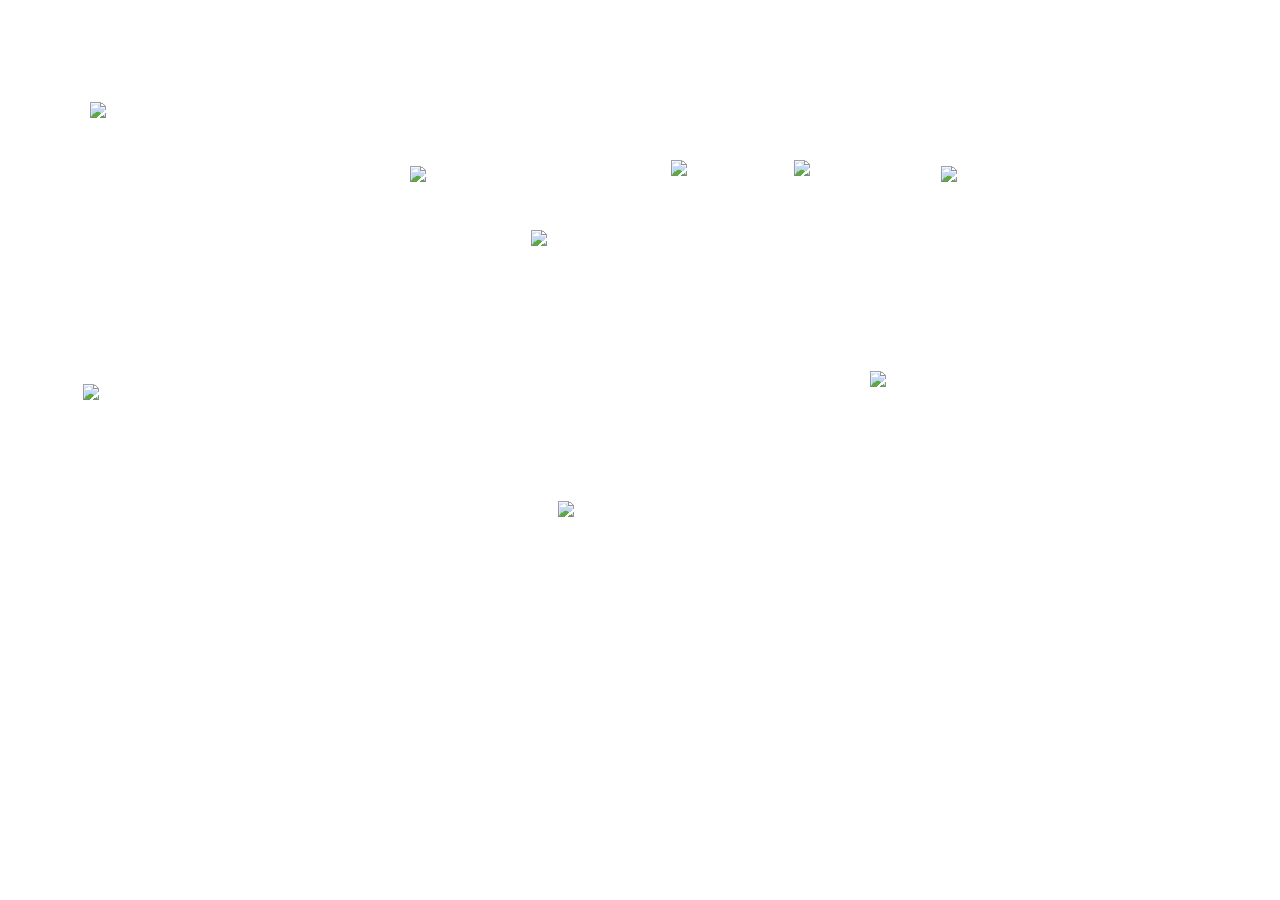
==== homepage.html @ b6391d50 "Add files via upload" ====
<!DOCTYPE html>
<html>
  <head>
    <meta charset="UTF-8">
    <meta name="viewport" content="width=device-width, initial-scale=1.0">
    <title>miceinatrenchcoat</title>

    <link href="/homepage.css" rel="stylesheet" type="text/css" media="all">
  </head>
  <body>

    <div id="room">

      <a class="rotate" href="./goalboard.html" style="top: 13vw; left: 73.5vw;">
        <img src="./tempimages/goalboard2.png" style="width: auto;">
      </a>
      
      <a class="rotate" href="./Digital Gallery/diggallery.html" style="top: 12.5vw; left: 62vw;">
        <img src="./tempimages/Digart-door.png" style="width: auto;">
      </a>
      
      
      <a class="rotate" href="./stuffed-animals/plushies.html" style="top: 29vw; left: 68vw;" onclick="document.getElementById('Squeak1').play();">
        <img src="./tempimages/stuffedanima;-chair.png" style="width: auto;">
      </a>
      

      <img src="./tempimages/aboutme-mirror.png" style="position: absolute; top: 13vw; left: 32vw;">

      <img src="./tempimages/bookshelf.png" style="position: absolute; top: 18vw; left: 41.5vw;">

      <a class="rotate" href="./Traditional Gallery/portfolio.html" style="top: 12.5vw; left: 52.4vw;">
        <img src="./tempimages/tradart-door.png" style="width: auto;">
      </a>

      <img src="./tempimages/links-curtains.png" style="position: absolute; top: 8vw; left: 7vw;">

      <img src="./tempimages/sidetable.png" style="position: absolute; top: 30vw; left: 6.5vw;">

      <a class="rotate" href="./index.html">
        <img src="./tempimages/mouse.png" style="position: absolute; top: 38.5vw; left: 43vw;">
      </a>
    </div>

  </body>
</html>
---- homepage.css ----
* {
  image-rendering: pixelated;
}

body {
  background-image: url(./tempimages/Homepage-backgrounf.png);
  background-position: center top;
  background-repeat: no-repeat;
  background-size: cover;

}

.room {
  width: 100%;
  height: 300px;
  position: relative;
}

.rotate {
  width: fit-content;
  height: fit-content;
  display: inline-block;
  position: absolute;
}
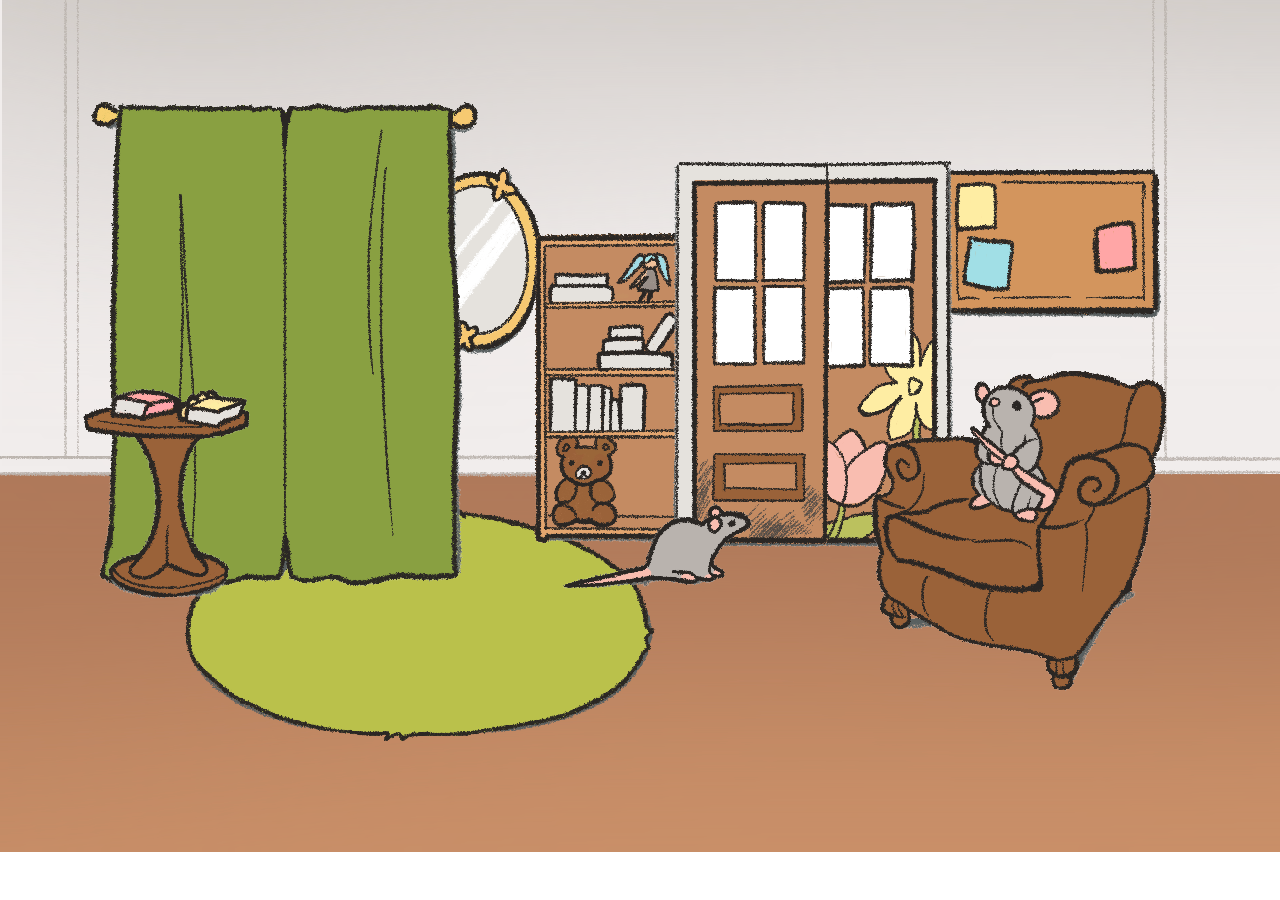
==== commit b835fbe7: "Started about page" ====
--- a/homepage.html
+++ b/homepage.html
@@ -20,12 +20,13 @@
       </a>
       
       
-      <a class="rotate" href="./stuffed-animals/plushies.html" style="top: 29vw; left: 68vw;" onclick="document.getElementById('Squeak1').play();">
+      <a class="rotate" href="./stuffed-animals/plushies.html" style="top: 29vw; left: 68vw;">
         <img src="./tempimages/stuffedanima;-chair.png" style="width: auto;">
       </a>
       
-
-      <img src="./tempimages/aboutme-mirror.png" style="position: absolute; top: 13vw; left: 32vw;">
+      <a class="rotate" href="./About me/about-home.html" style="top: 13vw; left: 32vw; position: absolute;">
+        <img src="./tempimages/aboutme-mirror.png">
+      </a>
 
       <img src="./tempimages/bookshelf.png" style="position: absolute; top: 18vw; left: 41.5vw;">
 
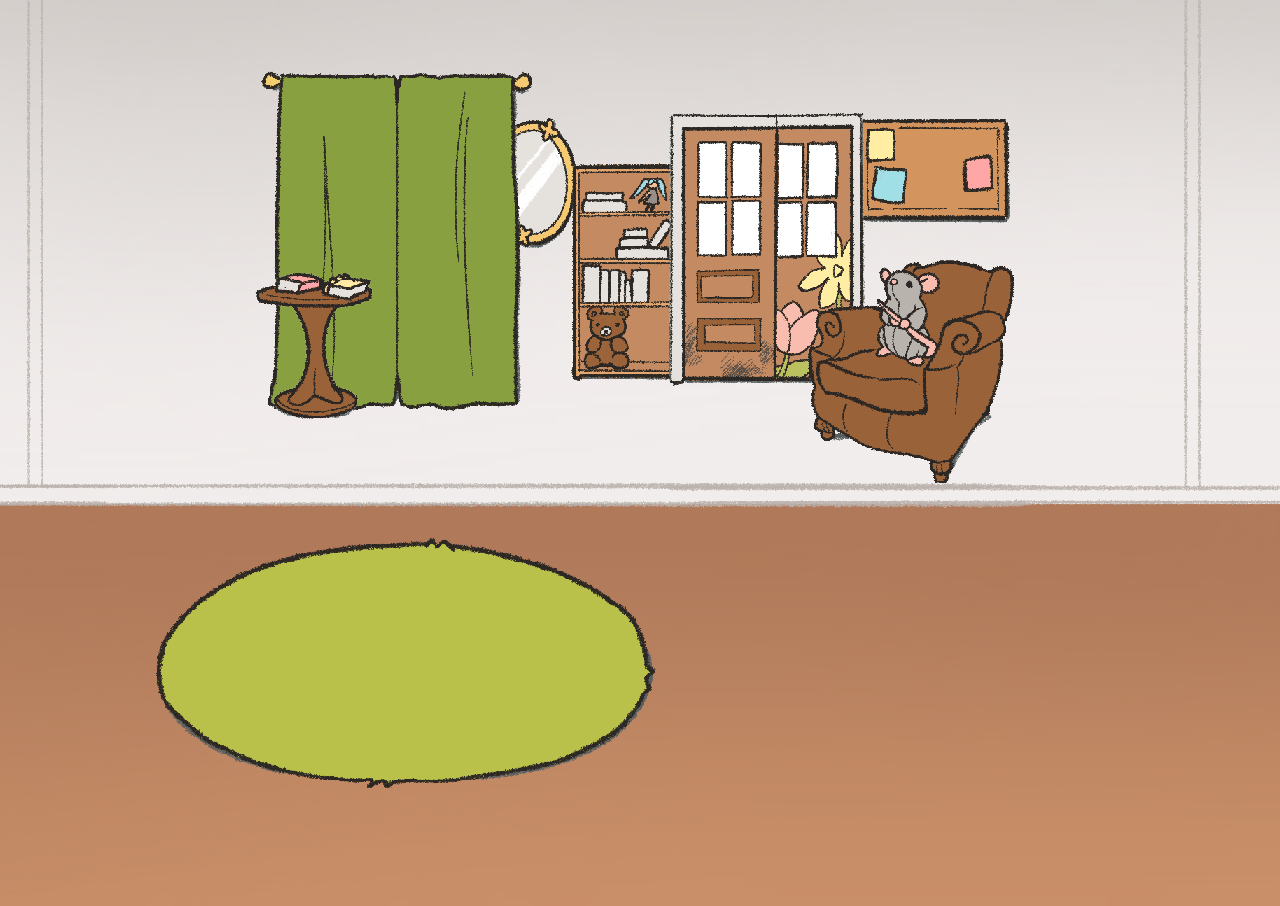
==== commit 49b4c809: "Major updates to about me, homepage and digital gallery" ====
--- a/homepage.html
+++ b/homepage.html
@@ -9,7 +9,7 @@
   </head>
   <body>
 
-    <div id="room">
+    <main class="room">
 
       <a class="rotate" href="./goalboard.html" style="top: 13vw; left: 73.5vw;">
         <img src="./tempimages/goalboard2.png" style="width: auto;">
@@ -24,24 +24,28 @@
         <img src="./tempimages/stuffedanima;-chair.png" style="width: auto;">
       </a>
       
-      <a class="rotate" href="./About me/about-home.html" style="top: 13vw; left: 32vw; position: absolute;">
+      <a class="rotate" href="./About me/about-home.html" style="top: 13vw; left: 32vw;">
         <img src="./tempimages/aboutme-mirror.png">
       </a>
 
-      <img src="./tempimages/bookshelf.png" style="position: absolute; top: 18vw; left: 41.5vw;">
+      <a class="rotate" href="" style="top: 18vw; left: 41.5vw;">
+        <img src="./tempimages/bookshelf.png" style="width: auto";>
+      </a>
 
       <a class="rotate" href="./Traditional Gallery/portfolio.html" style="top: 12.5vw; left: 52.4vw;">
         <img src="./tempimages/tradart-door.png" style="width: auto;">
       </a>
 
-      <img src="./tempimages/links-curtains.png" style="position: absolute; top: 8vw; left: 7vw;">
+      <a class="rotate" href="./About me/about-home.html" style="top: 8vw; left: 7vw;">
+        <img src="./tempimages/links-curtains.png" style="width: auto;">
+      </a>
 
       <img src="./tempimages/sidetable.png" style="position: absolute; top: 30vw; left: 6.5vw;">
 
       <a class="rotate" href="./index.html">
         <img src="./tempimages/mouse.png" style="position: absolute; top: 38.5vw; left: 43vw;">
       </a>
-    </div>
+    </main>
 
   </body>
 </html>--- a/homepage.css
+++ b/homepage.css
@@ -8,12 +8,21 @@
   background-repeat: no-repeat;
   background-size: cover;
 
+  min-height: calc(100vh - 10px);
+  overflow-x: hidden;
+
 }
 
 .room {
   width: 100%;
   height: 300px;
   position: relative;
+  transform: scale(0.70) translateY(-25%);
+}
+
+.room img {
+  max-width: 100%;
+  height: auto;
 }
 
 .rotate {
@@ -23,3 +32,14 @@
   position: absolute;
 }
 
+
+@media screen and (max-device-width : 800px){
+  .room {
+     transform: scale(0.95);
+  }
+  .text {
+    font-size: calc(0.5em + 1.7vw); }
+  header { margin: 10px auto; }
+  
+}
+
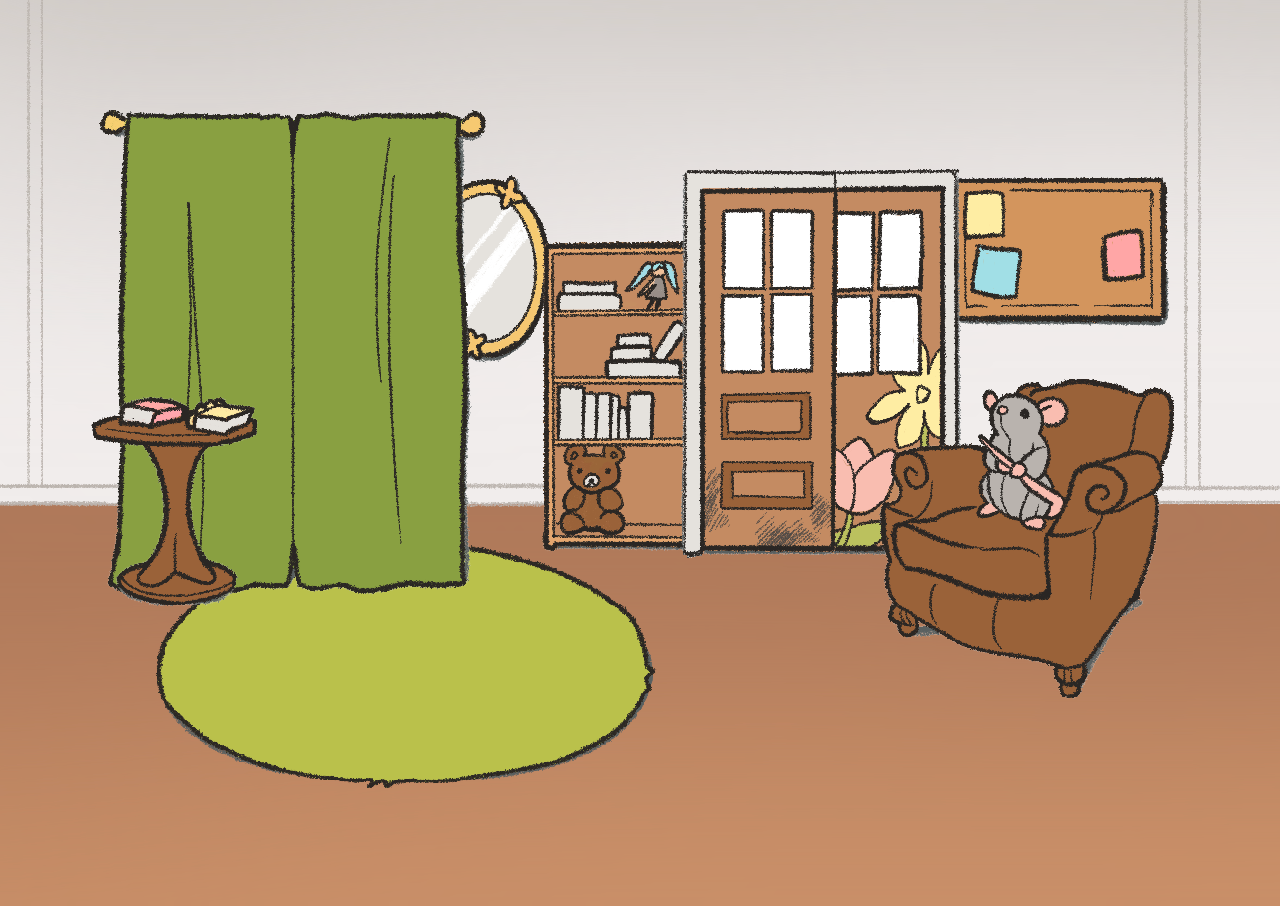
==== commit c6be22a2: "Removed homepage transform" ====
--- a/homepage.html
+++ b/homepage.html
@@ -12,16 +12,16 @@
     <main class="room">
 
       <a class="rotate" href="./goalboard.html" style="top: 13vw; left: 73.5vw;">
-        <img src="./tempimages/goalboard2.png" style="width: auto;">
+        <img src="./tempimages/goalboard2.png">
       </a>
       
       <a class="rotate" href="./Digital Gallery/diggallery.html" style="top: 12.5vw; left: 62vw;">
-        <img src="./tempimages/Digart-door.png" style="width: auto;">
+        <img src="./tempimages/Digart-door.png"
       </a>
       
       
       <a class="rotate" href="./stuffed-animals/plushies.html" style="top: 29vw; left: 68vw;">
-        <img src="./tempimages/stuffedanima;-chair.png" style="width: auto;">
+        <img src="./tempimages/stuffedanima;-chair.png">
       </a>
       
       <a class="rotate" href="./About me/about-home.html" style="top: 13vw; left: 32vw;">
@@ -29,15 +29,15 @@
       </a>
 
       <a class="rotate" href="" style="top: 18vw; left: 41.5vw;">
-        <img src="./tempimages/bookshelf.png" style="width: auto";>
+        <img src="./tempimages/bookshelf.png">
       </a>
 
       <a class="rotate" href="./Traditional Gallery/portfolio.html" style="top: 12.5vw; left: 52.4vw;">
-        <img src="./tempimages/tradart-door.png" style="width: auto;">
+        <img src="./tempimages/tradart-door.png">
       </a>
 
       <a class="rotate" href="./About me/about-home.html" style="top: 8vw; left: 7vw;">
-        <img src="./tempimages/links-curtains.png" style="width: auto;">
+        <img src="./tempimages/links-curtains.png">
       </a>
 
       <img src="./tempimages/sidetable.png" style="position: absolute; top: 30vw; left: 6.5vw;">
--- a/homepage.css
+++ b/homepage.css
@@ -17,7 +17,6 @@
   width: 100%;
   height: 300px;
   position: relative;
-  transform: scale(0.70) translateY(-25%);
 }
 
 .room img {
